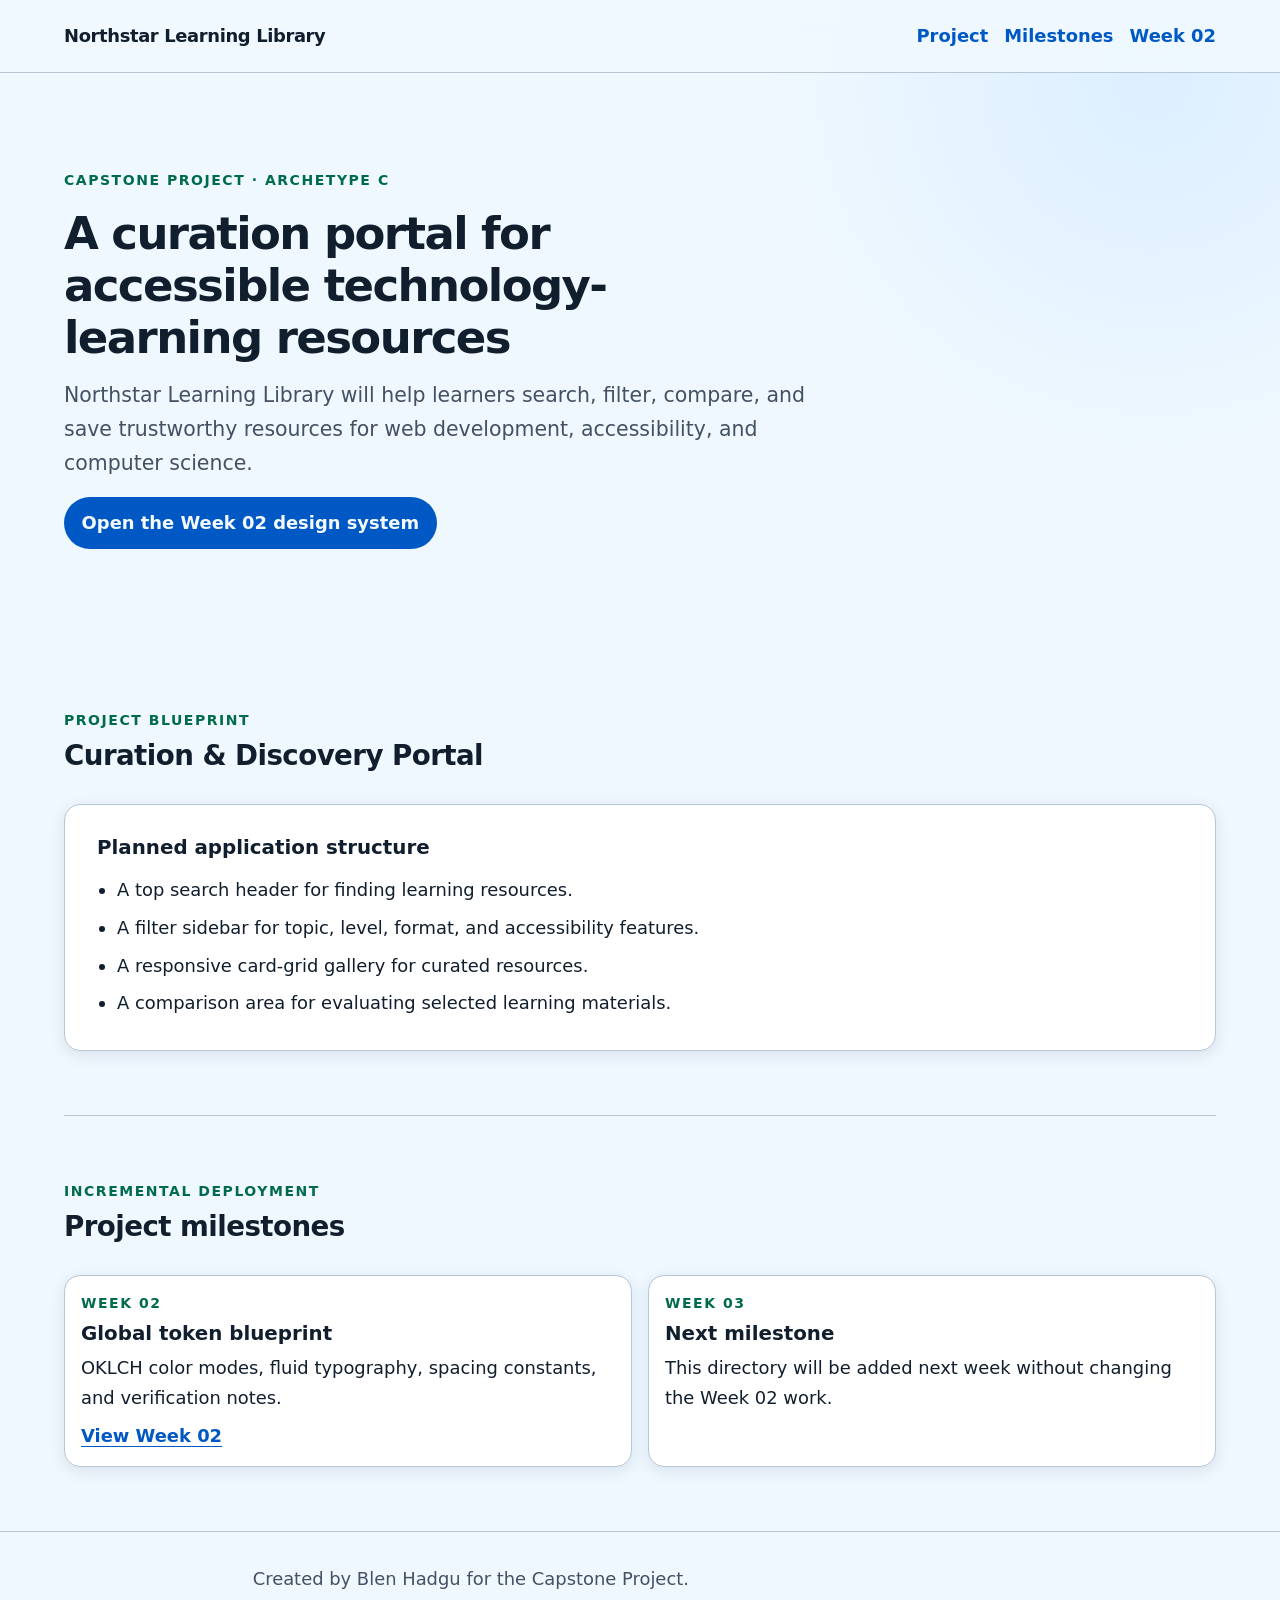
==== index.html @ 89b96596 "Add files via upload" ====
<!doctype html>
<html lang="en">
<head>
  <meta charset="utf-8">
  <meta name="viewport" content="width=device-width, initial-scale=1">
  <meta name="description" content="Northstar Learning Library capstone milestones by Blen Hadgu.">
  <title>Northstar Learning Library | Capstone Milestones</title>
  <link rel="stylesheet" href="week02/styles.css">
</head>
<body class="landing-page">
  <a class="skip-link" href="#main-content">Skip to main content</a>

  <header class="site-header">
    <nav class="primary-nav wrapper" aria-label="Primary navigation">
      <a class="brand" href="./" aria-current="page">Northstar Learning Library</a>
      <ul>
        <li><a href="#project">Project</a></li>
        <li><a href="#milestones">Milestones</a></li>
        <li><a href="week02/">Week 02</a></li>
      </ul>
    </nav>
  </header>

  <main id="main-content">
    <section class="hero wrapper" aria-labelledby="page-title">
      <p class="eyebrow">Capstone project · Archetype C</p>
      <h1 id="page-title">A curation portal for accessible technology-learning resources</h1>
      <p class="hero-copy">
        Northstar Learning Library will help learners search, filter, compare, and save
        trustworthy resources for web development, accessibility, and computer science.
      </p>
      <a class="button-link" href="week02/">Open the Week 02 design system</a>
    </section>

    <section class="content-section wrapper" id="project" aria-labelledby="project-title">
      <header class="section-heading">
        <p class="eyebrow">Project blueprint</p>
        <h2 id="project-title">Curation &amp; Discovery Portal</h2>
      </header>

      <article class="feature-card">
        <h3>Planned application structure</h3>
        <ul class="feature-list">
          <li>A top search header for finding learning resources.</li>
          <li>A filter sidebar for topic, level, format, and accessibility features.</li>
          <li>A responsive card-grid gallery for curated resources.</li>
          <li>A comparison area for evaluating selected learning materials.</li>
        </ul>
      </article>
    </section>

    <section class="content-section wrapper" id="milestones" aria-labelledby="milestones-title">
      <header class="section-heading">
        <p class="eyebrow">Incremental deployment</p>
        <h2 id="milestones-title">Project milestones</h2>
      </header>

      <ol class="milestone-list">
        <li>
          <article>
            <p class="milestone-number">Week 02</p>
            <h3>Global token blueprint</h3>
            <p>OKLCH color modes, fluid typography, spacing constants, and verification notes.</p>
            <a href="week02/">View Week 02</a>
          </article>
        </li>
        <li>
          <article>
            <p class="milestone-number">Week 03</p>
            <h3>Next milestone</h3>
            <p>This directory will be added next week without changing the Week 02 work.</p>
          </article>
        </li>
      </ol>
    </section>
  </main>

  <footer class="site-footer">
    <p class="wrapper">Created by Blen Hadgu for the Capstone Project.</p>
  </footer>
</body>
</html>
---- week02/styles.css ----
@layer reset, tokens, base, components, utilities;

@layer tokens {
  :root {
    color-scheme: light;

    /* Light mode: global defaults */
    --color-primary: oklch(48% 0.19 255);
    --color-secondary: oklch(45% 0.13 170);
    --color-background: oklch(97.5% 0.015 250);
    --color-surface: oklch(100% 0 0);
    --color-surface-raised: oklch(94% 0.025 250);
    --color-text: oklch(23% 0.035 255);
    --color-text-muted: oklch(43% 0.035 255);
    --color-border: oklch(82% 0.025 250);
    --color-on-primary: oklch(98% 0.01 250);
    --color-focus: oklch(62% 0.19 75);

    /* Fluid typography */
    --size-base: clamp(1rem, 0.96rem + 0.2vw, 1.125rem);
    --size-heading-md: clamp(1.25rem, 1.05rem + 0.85vw, 1.75rem);
    --size-heading-lg: clamp(1.75rem, 1.31rem + 1.878vw, 3rem);
    --size-small: 0.875rem;

    /* Spacing constants */
    --space-xs: 0.25rem;
    --space-sm: 0.5rem;
    --space-md: 1rem;
    --space-lg: 2rem;
    --space-xl: 4rem;
    --space-2xl: 6rem;

    /* Supporting tokens */
    --radius-sm: 0.5rem;
    --radius-md: 1rem;
    --radius-lg: 1.5rem;
    --shadow-sm: 0 0.25rem 1rem oklch(23% 0.035 255 / 0.1);
    --content-width: 72rem;
    --measure: 68ch;
    --font-sans: Inter, ui-sans-serif, system-ui, -apple-system, BlinkMacSystemFont,
      "Segoe UI", sans-serif;
    --font-mono: "Cascadia Code", "SFMono-Regular", Consolas, "Liberation Mono",
      monospace;
  }

  @media (prefers-color-scheme: dark) {
    :root {
      color-scheme: dark;
      --color-primary: oklch(72% 0.15 250);
      --color-secondary: oklch(76% 0.12 170);
      --color-background: oklch(17% 0.025 255);
      --color-surface: oklch(21% 0.03 255);
      --color-surface-raised: oklch(26% 0.035 255);
      --color-text: oklch(94% 0.015 250);
      --color-text-muted: oklch(76% 0.025 250);
      --color-border: oklch(38% 0.035 255);
      --color-on-primary: oklch(15% 0.025 255);
      --color-focus: oklch(82% 0.17 80);
      --shadow-sm: 0 0.25rem 1rem oklch(5% 0.02 255 / 0.35);
    }
  }
}

@layer reset {
  *,
  *::before,
  *::after {
    box-sizing: border-box;
  }

  html {
    scroll-behavior: smooth;
  }

  body,
  h1,
  h2,
  h3,
  p,
  ul,
  ol,
  dl,
  dd,
  blockquote {
    margin: 0;
  }

  ul,
  ol {
    padding: 0;
  }

  img,
  svg {
    display: block;
    max-width: 100%;
  }

  button,
  input,
  textarea,
  select {
    font: inherit;
  }
}

@layer base {
  body {
    min-width: 20rem;
    background:
      radial-gradient(circle at 90% 5%, oklch(72% 0.15 250 / 0.12), transparent 24rem),
      var(--color-background);
    color: var(--color-text);
    font-family: var(--font-sans);
    font-size: var(--size-base);
    line-height: 1.65;
  }

  h1,
  h2,
  h3 {
    line-height: 1.15;
    text-wrap: balance;
  }

  h1 {
    max-width: 18ch;
    font-size: var(--size-heading-lg);
    letter-spacing: -0.035em;
  }

  h2 {
    font-size: var(--size-heading-md);
    letter-spacing: -0.02em;
  }

  h3 {
    font-size: clamp(1.05rem, 1rem + 0.3vw, 1.25rem);
  }

  p,
  li,
  dd {
    max-width: var(--measure);
  }

  a {
    color: var(--color-primary);
    font-weight: 700;
    text-underline-offset: 0.2em;
  }

  a:hover {
    text-decoration-thickness: 0.16em;
  }

  :focus-visible {
    outline: 0.2rem solid var(--color-focus);
    outline-offset: 0.2rem;
  }

  code {
    border: 0.0625rem solid var(--color-border);
    border-radius: var(--radius-sm);
    background: var(--color-surface-raised);
    color: var(--color-text);
    font-family: var(--font-mono);
    font-size: 0.88em;
    overflow-wrap: anywhere;
    padding: 0.1em 0.35em;
  }

  strong {
    font-weight: 750;
  }

  .wrapper {
    width: min(calc(100% - 2rem), var(--content-width));
    margin-inline: auto;
  }
}

@layer components {
  .skip-link {
    position: fixed;
    z-index: 100;
    inset-block-start: var(--space-sm);
    inset-inline-start: var(--space-sm);
    transform: translateY(-150%);
    border-radius: var(--radius-sm);
    background: var(--color-text);
    color: var(--color-background);
    padding: var(--space-sm) var(--space-md);
  }

  .skip-link:focus {
    transform: translateY(0);
  }

  .site-header {
    position: sticky;
    z-index: 10;
    inset-block-start: 0;
    border-block-end: 0.0625rem solid var(--color-border);
    background: color-mix(in oklch, var(--color-background) 88%, transparent);
    backdrop-filter: blur(1rem);
  }

  .primary-nav {
    display: flex;
    align-items: center;
    justify-content: space-between;
    gap: var(--space-md);
    min-height: 4.5rem;
  }

  .primary-nav ul {
    display: flex;
    flex-wrap: wrap;
    gap: var(--space-sm) var(--space-md);
    list-style: none;
  }

  .primary-nav a {
    text-decoration: none;
  }

  .brand {
    color: var(--color-text);
    font-weight: 800;
    letter-spacing: -0.02em;
  }

  .hero {
    display: grid;
    gap: var(--space-md);
    padding-block: clamp(var(--space-xl), 8vw, var(--space-2xl));
  }

  .hero-copy {
    max-width: 60ch;
    color: var(--color-text-muted);
    font-size: clamp(1.05rem, 1rem + 0.35vw, 1.3rem);
  }

  .hero-meta {
    display: flex;
    flex-wrap: wrap;
    gap: var(--space-sm) var(--space-lg);
    list-style: none;
  }

  .eyebrow,
  .theme-label,
  .milestone-number {
    color: var(--color-secondary);
    font-size: var(--size-small);
    font-weight: 800;
    letter-spacing: 0.11em;
    text-transform: uppercase;
  }

  .hero-actions {
    display: flex;
    align-items: center;
    flex-wrap: wrap;
    gap: var(--space-md);
  }

  .hero-actions .button-link {
    justify-self: auto;
  }

  .text-link {
    color: var(--color-text);
  }

  .button-link {
    justify-self: start;
    border-radius: 999rem;
    background: var(--color-primary);
    color: var(--color-on-primary);
    padding: 0.7rem 1.1rem;
    text-decoration: none;
  }

  .button-link:hover {
    filter: brightness(1.08);
  }

  .content-section {
    display: grid;
    gap: var(--space-lg);
    padding-block: var(--space-xl);
  }

  .content-section + .content-section {
    border-block-start: 0.0625rem solid var(--color-border);
  }

  .section-heading {
    display: grid;
    gap: var(--space-sm);
  }

  .section-heading > p:not(.eyebrow) {
    color: var(--color-text-muted);
  }

  .feature-card,
  .callout,
  .type-card,
  .calculation-card,
  .prompt-card,
  .milestone-list article,
  .spacing-scale article {
    border: 0.0625rem solid var(--color-border);
    border-radius: var(--radius-md);
    background: var(--color-surface);
    box-shadow: var(--shadow-sm);
  }

  .feature-card,
  .callout,
  .calculation-card,
  .prompt-card {
    display: grid;
    gap: var(--space-md);
    padding: clamp(var(--space-md), 3vw, var(--space-lg));
  }

  .callout {
    border-inline-start: 0.35rem solid var(--color-secondary);
    background: var(--color-surface-raised);
  }

  .feature-list,
  .checklist,
  .calculation-card ol {
    display: grid;
    gap: var(--space-sm);
    padding-inline-start: 1.25rem;
  }

  .token-grid {
    display: grid;
    grid-template-columns: repeat(2, minmax(0, 1fr));
    gap: var(--space-lg);
  }

  .theme-preview {
    display: grid;
    align-content: start;
    gap: var(--space-md);
    min-width: 0;
    border: 0.0625rem solid var(--preview-border);
    border-radius: var(--radius-lg);
    background: var(--preview-background);
    color: var(--preview-text);
    padding: clamp(var(--space-md), 3vw, var(--space-lg));
  }

  .theme-preview--light {
    --preview-primary: oklch(48% 0.19 255);
    --preview-secondary: oklch(45% 0.13 170);
    --preview-background: oklch(97.5% 0.015 250);
    --preview-text: oklch(23% 0.035 255);
    --preview-border: oklch(82% 0.025 250);
  }

  .theme-preview--dark {
    --preview-primary: oklch(72% 0.15 250);
    --preview-secondary: oklch(76% 0.12 170);
    --preview-background: oklch(17% 0.025 255);
    --preview-text: oklch(94% 0.015 250);
    --preview-border: oklch(38% 0.035 255);
  }

  .theme-preview .theme-label {
    color: var(--preview-secondary);
  }

  .theme-preview code {
    border-color: currentColor;
    background: transparent;
    color: inherit;
  }

  .swatch-list {
    display: grid;
    gap: var(--space-sm);
    list-style: none;
  }

  .swatch {
    display: grid;
    gap: var(--space-xs);
    min-height: 6.5rem;
    align-content: end;
    border: 0.0625rem solid color-mix(in oklch, currentColor 25%, transparent);
    border-radius: var(--radius-sm);
    padding: var(--space-md);
  }

  .swatch--light-background {
    background: oklch(97.5% 0.015 250);
    color: oklch(23% 0.035 255);
  }

  .swatch--light-text {
    background: oklch(23% 0.035 255);
    color: oklch(94% 0.015 250);
  }

  .swatch--primary {
    background: oklch(48% 0.19 255);
    color: oklch(98% 0.01 250);
  }

  .swatch--secondary {
    background: oklch(45% 0.13 170);
    color: oklch(98% 0.01 250);
  }

  .swatch--dark-background {
    background: oklch(17% 0.025 255);
    color: oklch(94% 0.015 250);
  }

  .swatch--dark-text {
    background: oklch(94% 0.015 250);
    color: oklch(17% 0.025 255);
  }

  .swatch--primary-dark {
    background: oklch(72% 0.15 250);
    color: oklch(15% 0.025 255);
  }

  .swatch--secondary-dark {
    background: oklch(76% 0.12 170);
    color: oklch(15% 0.025 255);
  }

  .type-specimens {
    display: grid;
    grid-template-columns: repeat(3, minmax(0, 1fr));
    gap: var(--space-md);
  }

  .type-card {
    display: grid;
    align-content: start;
    gap: var(--space-md);
    min-width: 0;
    padding: var(--space-lg);
  }

  .specimen--large {
    font-size: var(--size-heading-lg);
    font-weight: 800;
    line-height: 1.05;
  }

  .specimen--medium {
    font-size: var(--size-heading-md);
    font-weight: 750;
    line-height: 1.15;
  }

  .specimen--base {
    font-size: var(--size-base);
  }

  .type-card dl {
    display: grid;
    gap: var(--space-sm);
    margin-block-start: auto;
  }

  .type-card dl div {
    display: grid;
    gap: var(--space-xs);
    padding-block-start: var(--space-sm);
    border-block-start: 0.0625rem solid var(--color-border);
  }

  .type-card dt {
    color: var(--color-text-muted);
    font-size: var(--size-small);
    font-weight: 750;
  }

  .calculation-card {
    border-inline-start: 0.35rem solid var(--color-primary);
  }

  .spacing-scale,
  .milestone-list {
    display: grid;
    grid-template-columns: repeat(auto-fit, minmax(min(100%, 13rem), 1fr));
    gap: var(--space-md);
    list-style: none;
  }

  .spacing-scale article,
  .milestone-list article {
    display: grid;
    align-content: start;
    gap: var(--space-sm);
    height: 100%;
    padding: var(--space-md);
  }

  .space-demo {
    min-height: 1.25rem;
    border-radius: 999rem;
    background: linear-gradient(90deg, var(--color-primary), var(--color-secondary));
  }

  .space-demo--xs {
    width: var(--space-xs);
  }

  .space-demo--sm {
    width: var(--space-sm);
  }

  .space-demo--md {
    width: var(--space-md);
  }

  .space-demo--lg {
    width: var(--space-lg);
  }

  .space-demo--xl {
    width: var(--space-xl);
  }

  .prompt-card blockquote {
    border-inline-start: 0.25rem solid var(--color-secondary);
    color: var(--color-text-muted);
    padding-inline-start: var(--space-md);
  }

  .checklist {
    list-style: "✓  ";
  }

  .checklist li::marker {
    color: var(--color-secondary);
    font-weight: 900;
  }

  .site-footer {
    border-block-start: 0.0625rem solid var(--color-border);
    color: var(--color-text-muted);
    padding-block: var(--space-lg);
  }
}

@layer utilities {
  @media (max-width: 52rem) {
    .token-grid,
    .type-specimens {
      grid-template-columns: 1fr;
    }
  }

  @media (max-width: 42rem) {
    .primary-nav {
      align-items: flex-start;
      flex-direction: column;
      padding-block: var(--space-md);
    }

    .primary-nav ul {
      width: 100%;
    }

    .hero-meta {
      display: grid;
    }

    .content-section {
      padding-block: var(--space-lg);
    }
  }

  @media (prefers-reduced-motion: reduce) {
    *,
    *::before,
    *::after {
      scroll-behavior: auto !important;
      transition-duration: 0.01ms !important;
      animation-duration: 0.01ms !important;
      animation-iteration-count: 1 !important;
    }
  }

  @media print {
    .site-header,
    .skip-link,
    .hero-actions {
    display: flex;
    align-items: center;
    flex-wrap: wrap;
    gap: var(--space-md);
  }

  .hero-actions .button-link {
    justify-self: auto;
  }

  .text-link {
    color: var(--color-text);
  }

  .button-link {
      display: none;
    }

    body {
      background: white;
      color: black;
    }

    .content-section {
      break-inside: avoid;
    }
  }
}
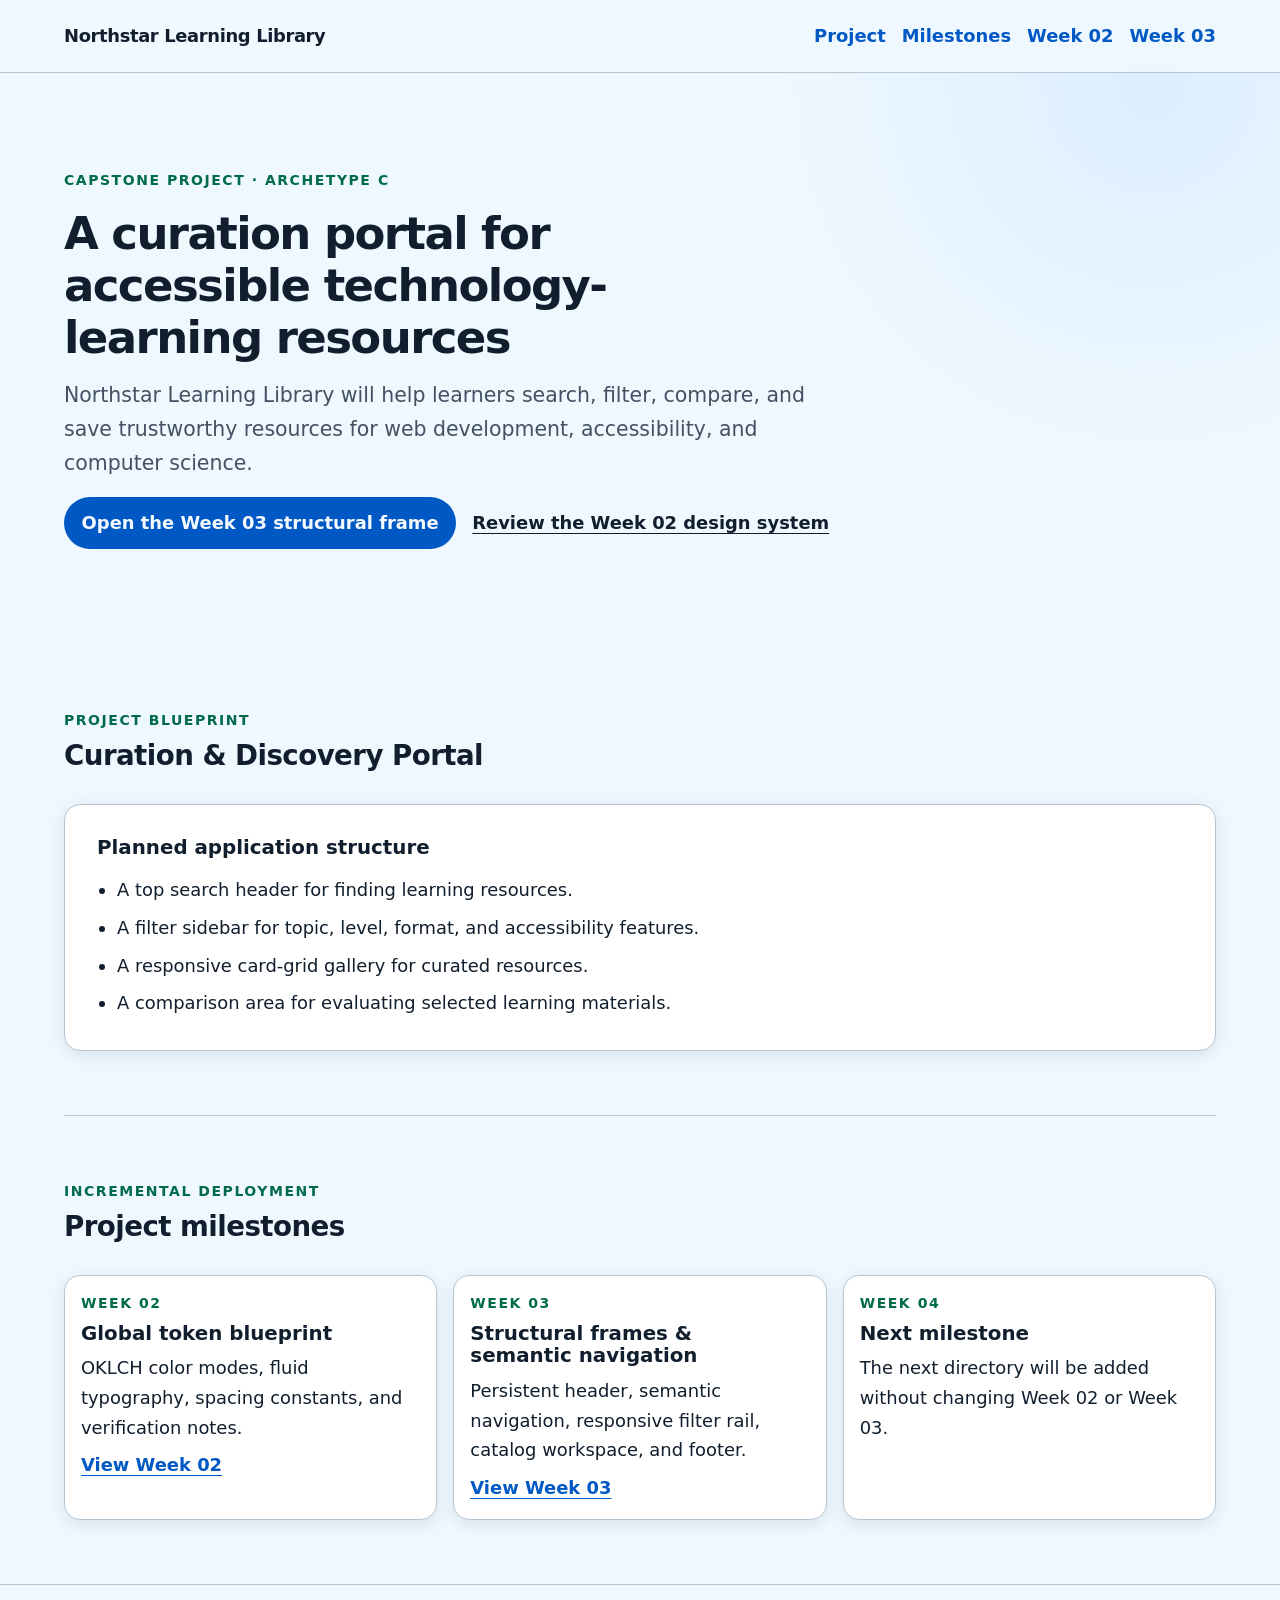
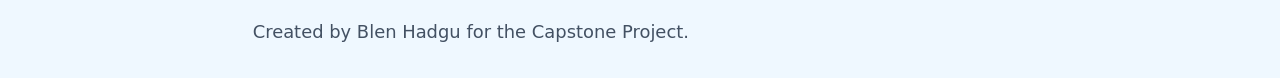
==== commit af7c8d5d: "Update index.html" ====
--- a/index.html
+++ b/index.html
@@ -17,6 +17,7 @@
         <li><a href="#project">Project</a></li>
         <li><a href="#milestones">Milestones</a></li>
         <li><a href="week02/">Week 02</a></li>
+        <li><a href="week03/">Week 03</a></li>
       </ul>
     </nav>
   </header>
@@ -29,7 +30,10 @@
         Northstar Learning Library will help learners search, filter, compare, and save
         trustworthy resources for web development, accessibility, and computer science.
       </p>
-      <a class="button-link" href="week02/">Open the Week 02 design system</a>
+      <p class="hero-actions">
+        <a class="button-link" href="week03/">Open the Week 03 structural frame</a>
+        <a class="text-link" href="week02/">Review the Week 02 design system</a>
+      </p>
     </section>
 
     <section class="content-section wrapper" id="project" aria-labelledby="project-title">
@@ -67,8 +71,16 @@
         <li>
           <article>
             <p class="milestone-number">Week 03</p>
+            <h3>Structural frames &amp; semantic navigation</h3>
+            <p>Persistent header, semantic navigation, responsive filter rail, catalog workspace, and footer.</p>
+            <a href="week03/">View Week 03</a>
+          </article>
+        </li>
+        <li>
+          <article>
+            <p class="milestone-number">Week 04</p>
             <h3>Next milestone</h3>
-            <p>This directory will be added next week without changing the Week 02 work.</p>
+            <p>The next directory will be added without changing Week 02 or Week 03.</p>
           </article>
         </li>
       </ol>
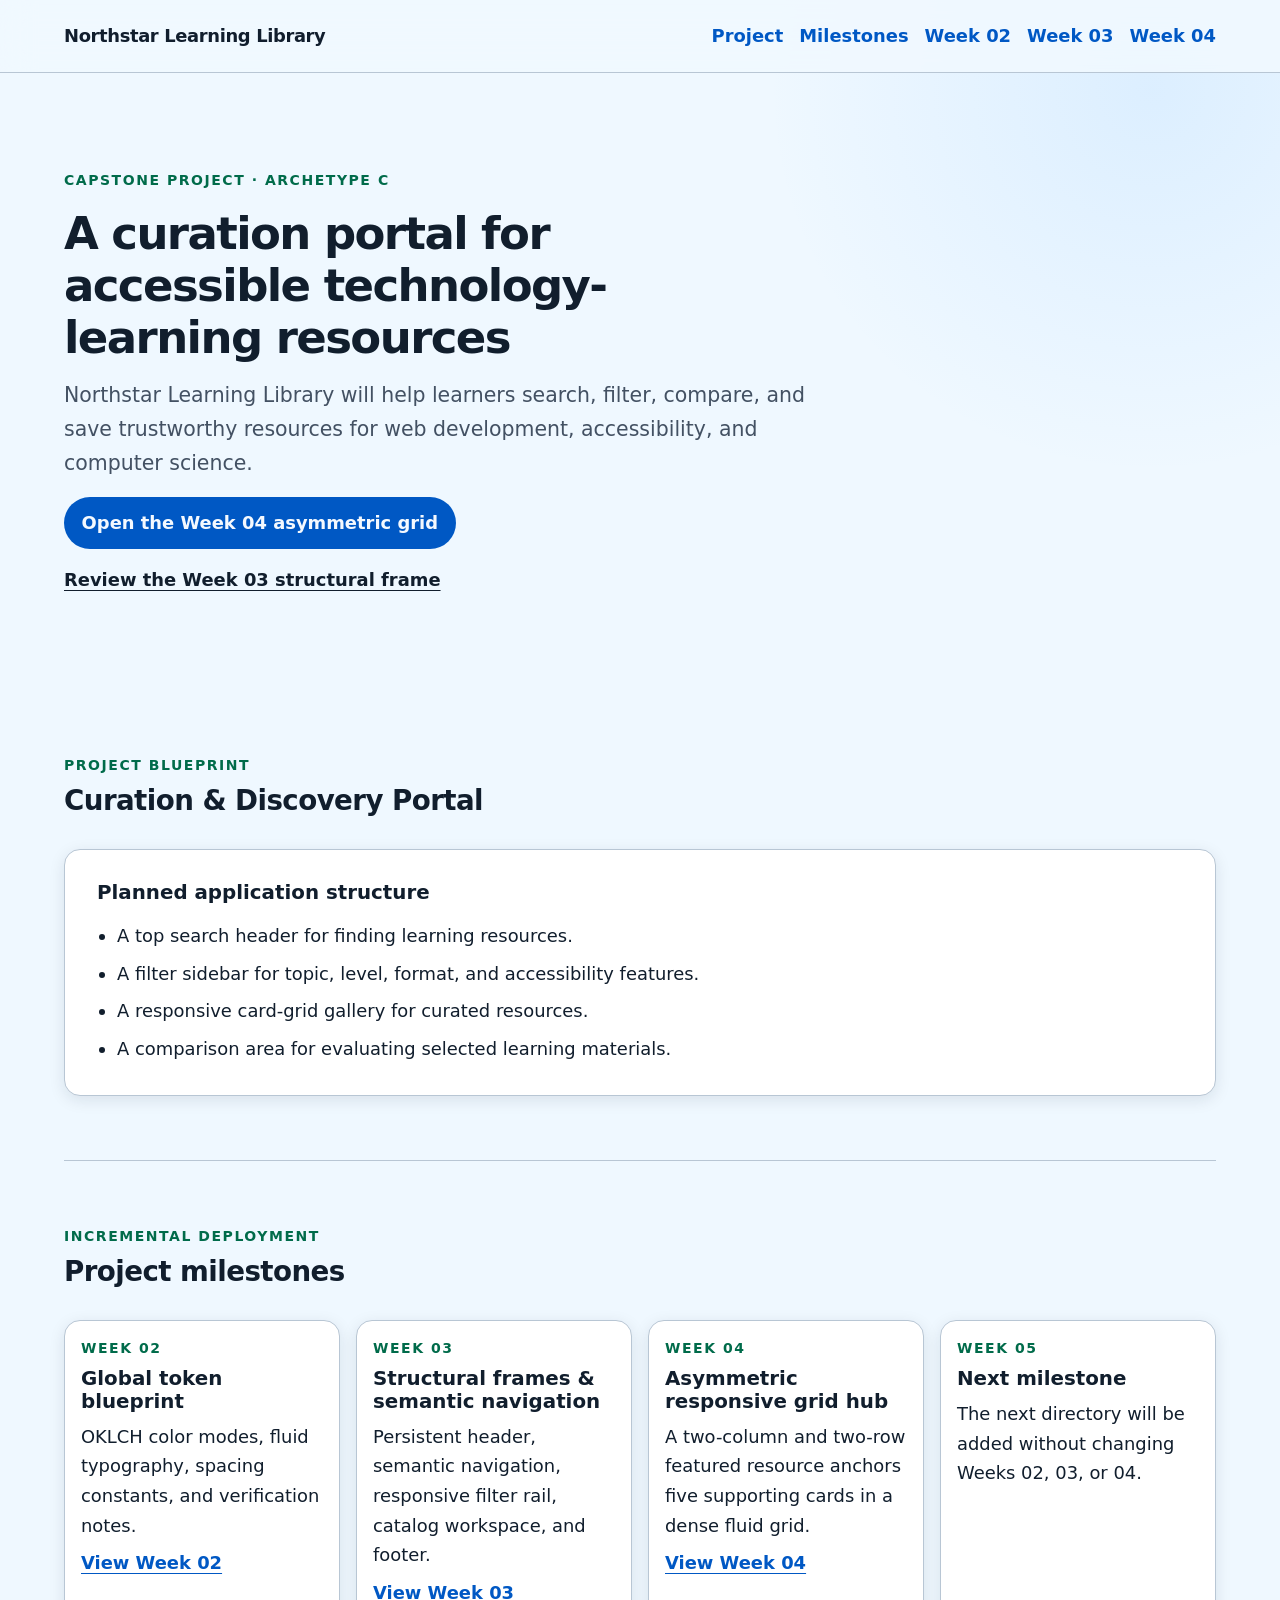
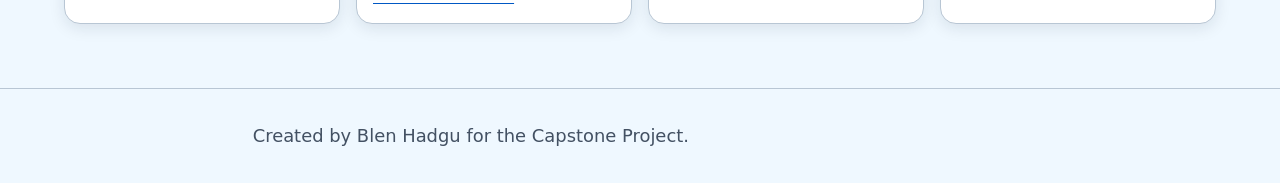
==== commit c0445117: "Update index.html" ====
--- a/index.html
+++ b/index.html
@@ -18,6 +18,7 @@
         <li><a href="#milestones">Milestones</a></li>
         <li><a href="week02/">Week 02</a></li>
         <li><a href="week03/">Week 03</a></li>
+        <li><a href="week04/">Week 04</a></li>
       </ul>
     </nav>
   </header>
@@ -31,8 +32,8 @@
         trustworthy resources for web development, accessibility, and computer science.
       </p>
       <p class="hero-actions">
-        <a class="button-link" href="week03/">Open the Week 03 structural frame</a>
-        <a class="text-link" href="week02/">Review the Week 02 design system</a>
+        <a class="button-link" href="week04/">Open the Week 04 asymmetric grid</a>
+        <a class="text-link" href="week03/">Review the Week 03 structural frame</a>
       </p>
     </section>
 
@@ -79,8 +80,16 @@
         <li>
           <article>
             <p class="milestone-number">Week 04</p>
+            <h3>Asymmetric responsive grid hub</h3>
+            <p>A two-column and two-row featured resource anchors five supporting cards in a dense fluid grid.</p>
+            <a href="week04/">View Week 04</a>
+          </article>
+        </li>
+        <li>
+          <article>
+            <p class="milestone-number">Week 05</p>
             <h3>Next milestone</h3>
-            <p>The next directory will be added without changing Week 02 or Week 03.</p>
+            <p>The next directory will be added without changing Weeks 02, 03, or 04.</p>
           </article>
         </li>
       </ol>
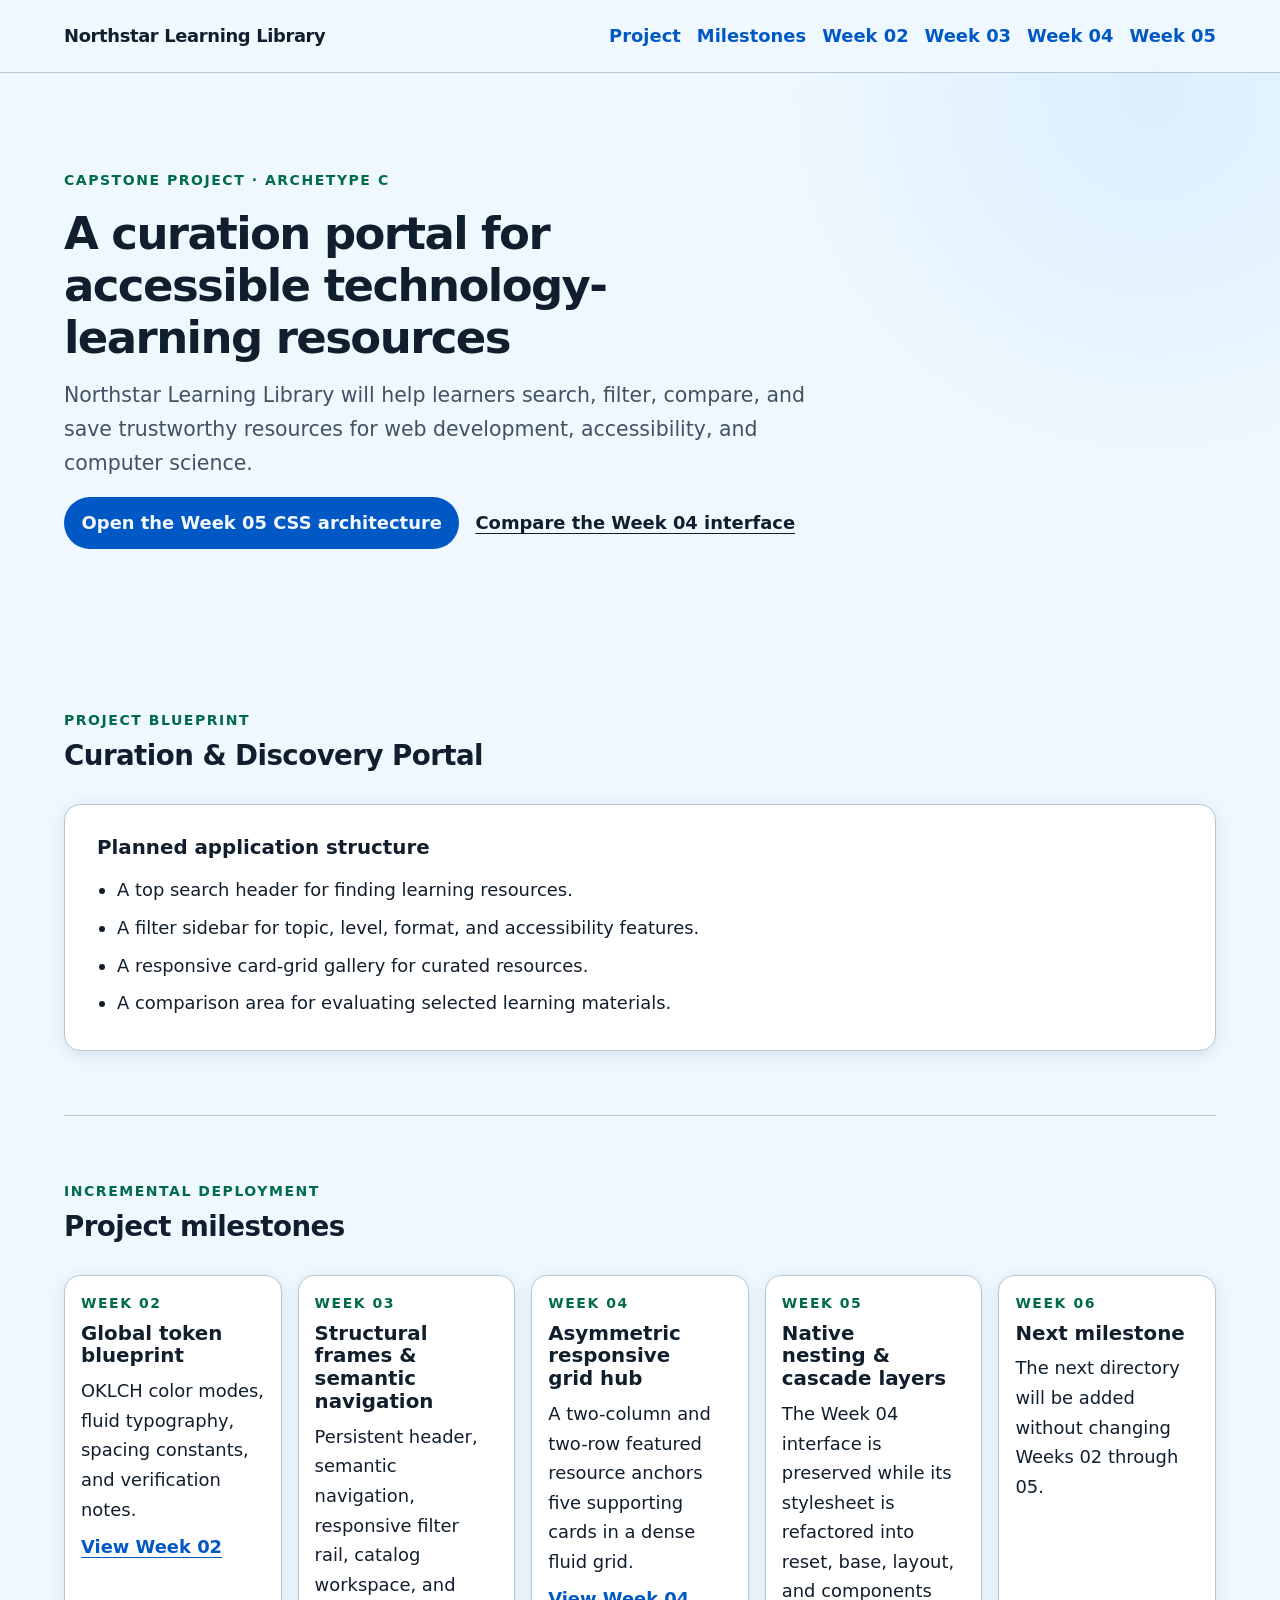
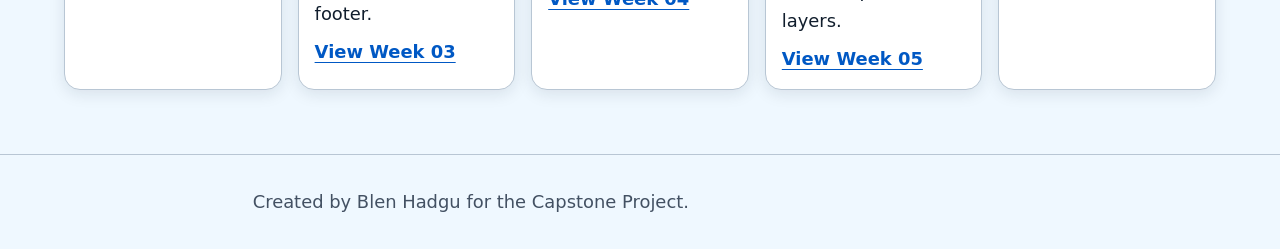
==== commit 99b8f734: "Update index.html" ====
--- a/index.html
+++ b/index.html
@@ -19,6 +19,7 @@
         <li><a href="week02/">Week 02</a></li>
         <li><a href="week03/">Week 03</a></li>
         <li><a href="week04/">Week 04</a></li>
+        <li><a href="week05/">Week 05</a></li>
       </ul>
     </nav>
   </header>
@@ -32,8 +33,8 @@
         trustworthy resources for web development, accessibility, and computer science.
       </p>
       <p class="hero-actions">
-        <a class="button-link" href="week04/">Open the Week 04 asymmetric grid</a>
-        <a class="text-link" href="week03/">Review the Week 03 structural frame</a>
+        <a class="button-link" href="week05/">Open the Week 05 CSS architecture</a>
+        <a class="text-link" href="week04/">Compare the Week 04 interface</a>
       </p>
     </section>
 
@@ -88,8 +89,16 @@
         <li>
           <article>
             <p class="milestone-number">Week 05</p>
+            <h3>Native nesting &amp; cascade layers</h3>
+            <p>The Week 04 interface is preserved while its stylesheet is refactored into reset, base, layout, and components layers.</p>
+            <a href="week05/">View Week 05</a>
+          </article>
+        </li>
+        <li>
+          <article>
+            <p class="milestone-number">Week 06</p>
             <h3>Next milestone</h3>
-            <p>The next directory will be added without changing Weeks 02, 03, or 04.</p>
+            <p>The next directory will be added without changing Weeks 02 through 05.</p>
           </article>
         </li>
       </ol>
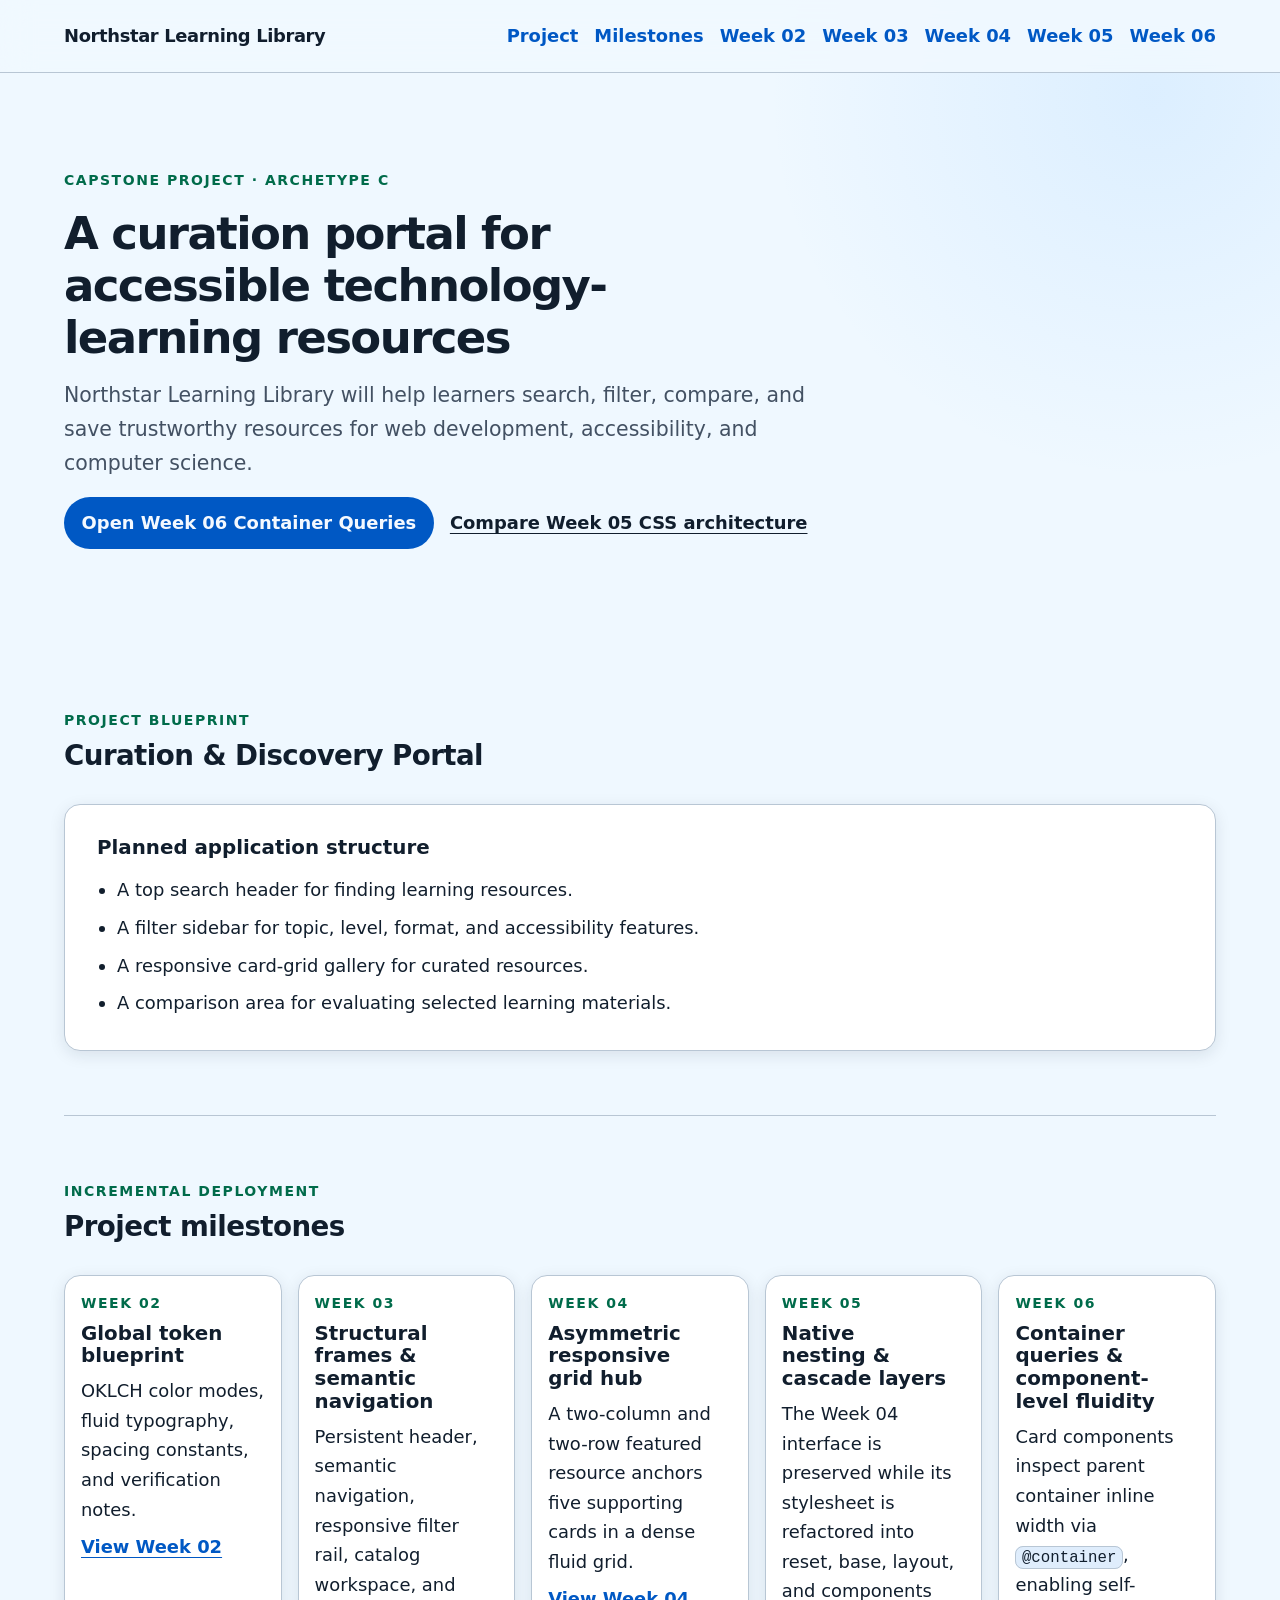
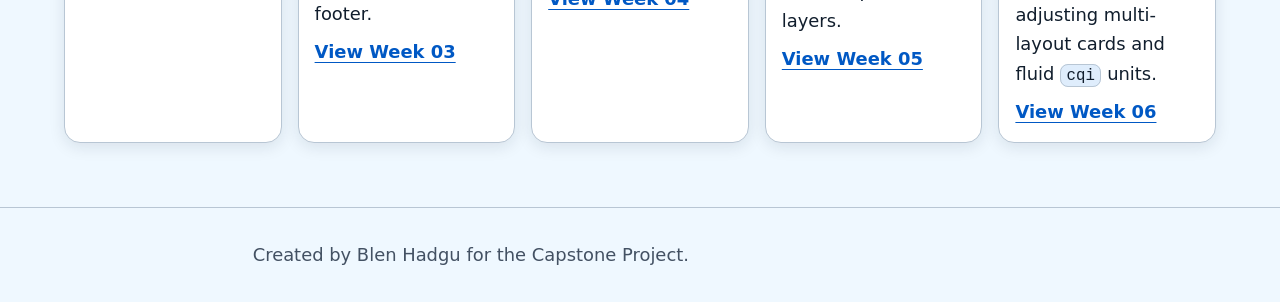
==== commit 798dfc67: "Update index.html" ====
--- a/index.html
+++ b/index.html
@@ -20,6 +20,7 @@
         <li><a href="week03/">Week 03</a></li>
         <li><a href="week04/">Week 04</a></li>
         <li><a href="week05/">Week 05</a></li>
+        <li><a href="week06/">Week 06</a></li>
       </ul>
     </nav>
   </header>
@@ -33,8 +34,8 @@
         trustworthy resources for web development, accessibility, and computer science.
       </p>
       <p class="hero-actions">
-        <a class="button-link" href="week05/">Open the Week 05 CSS architecture</a>
-        <a class="text-link" href="week04/">Compare the Week 04 interface</a>
+        <a class="button-link" href="week06/">Open Week 06 Container Queries</a>
+        <a class="text-link" href="week05/">Compare Week 05 CSS architecture</a>
       </p>
     </section>
 
@@ -97,8 +98,9 @@
         <li>
           <article>
             <p class="milestone-number">Week 06</p>
-            <h3>Next milestone</h3>
-            <p>The next directory will be added without changing Weeks 02 through 05.</p>
+            <h3>Container queries &amp; component-level fluidity</h3>
+            <p>Card components inspect parent container inline width via <code>@container</code>, enabling self-adjusting multi-layout cards and fluid <code>cqi</code> units.</p>
+            <a href="week06/">View Week 06</a>
           </article>
         </li>
       </ol>
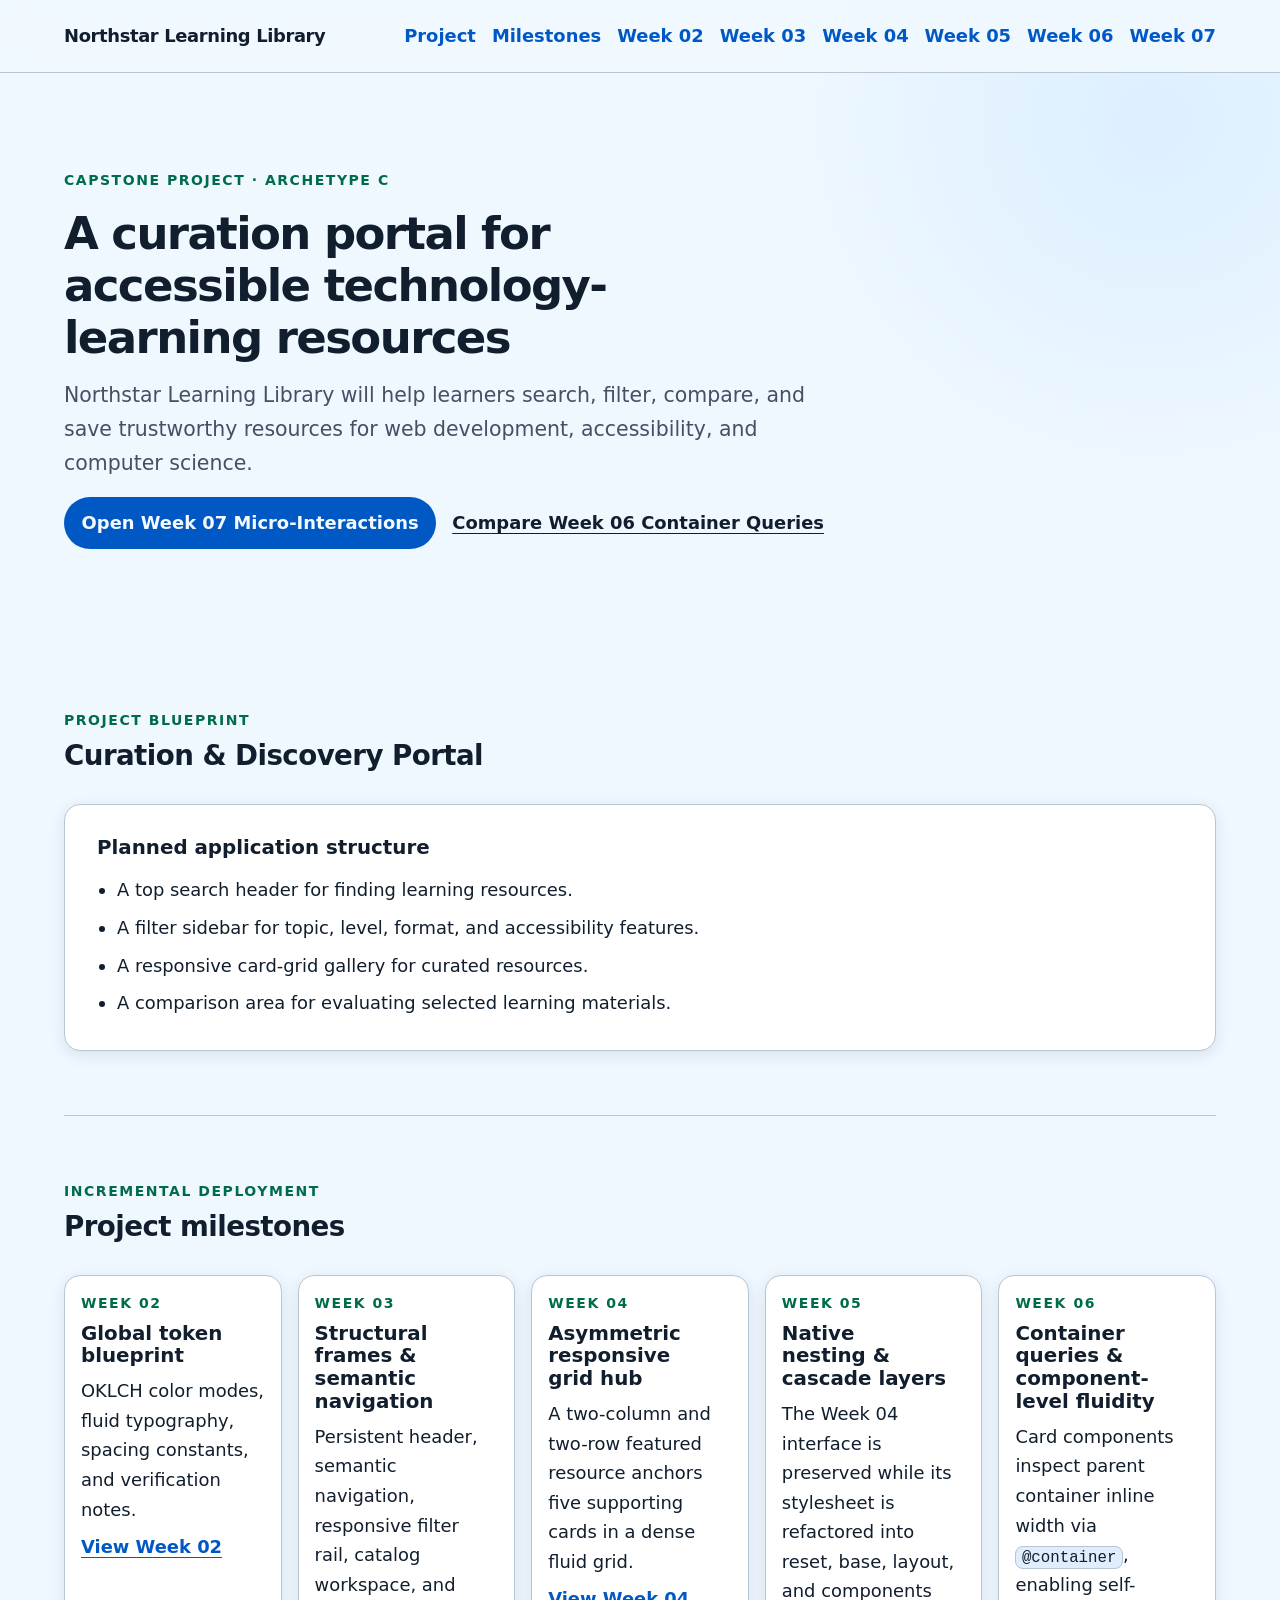
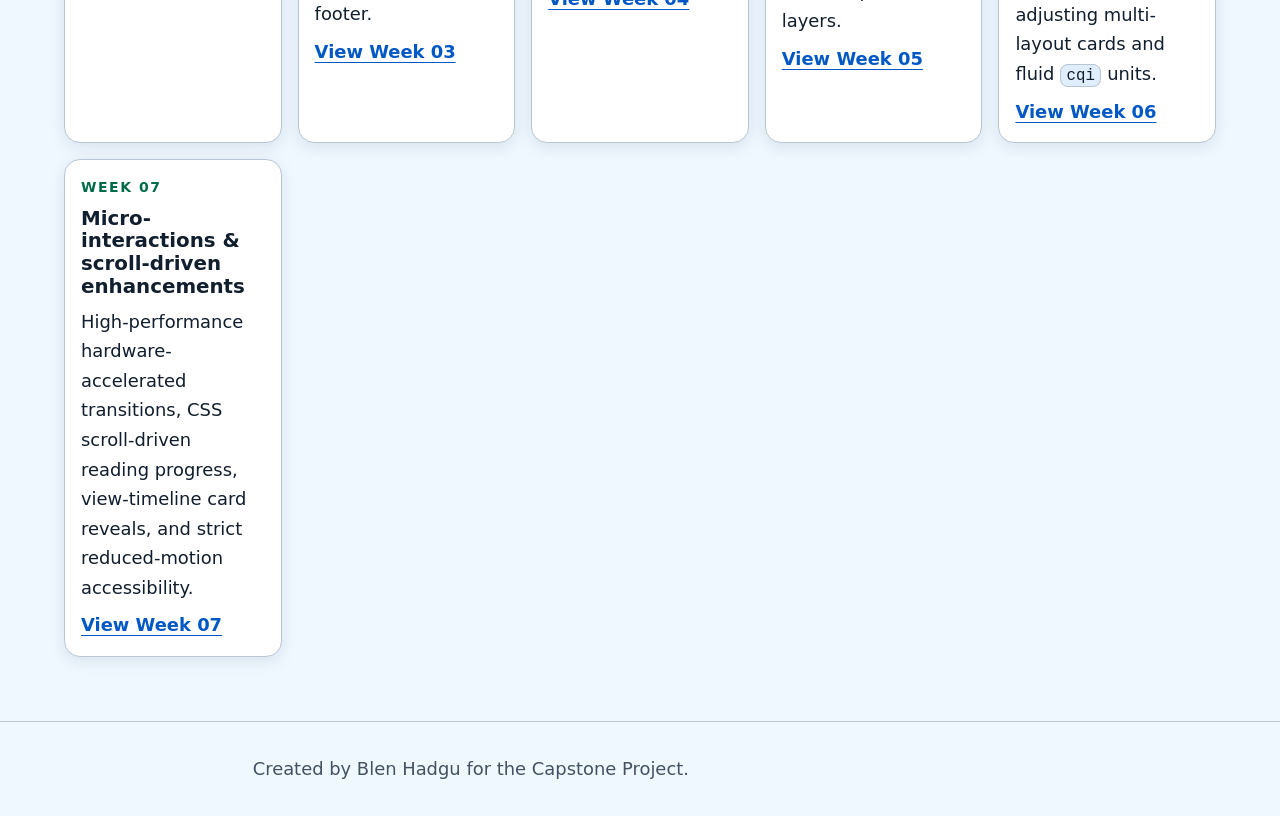
==== commit ee1282ec: "Update index.html week 07" ====
--- a/index.html
+++ b/index.html
@@ -21,6 +21,7 @@
         <li><a href="week04/">Week 04</a></li>
         <li><a href="week05/">Week 05</a></li>
         <li><a href="week06/">Week 06</a></li>
+        <li><a href="week07/">Week 07</a></li>
       </ul>
     </nav>
   </header>
@@ -34,8 +35,8 @@
         trustworthy resources for web development, accessibility, and computer science.
       </p>
       <p class="hero-actions">
-        <a class="button-link" href="week06/">Open Week 06 Container Queries</a>
-        <a class="text-link" href="week05/">Compare Week 05 CSS architecture</a>
+        <a class="button-link" href="week07/">Open Week 07 Micro-Interactions</a>
+        <a class="text-link" href="week06/">Compare Week 06 Container Queries</a>
       </p>
     </section>
 
@@ -103,6 +104,14 @@
             <a href="week06/">View Week 06</a>
           </article>
         </li>
+        <li>
+          <article>
+            <p class="milestone-number">Week 07</p>
+            <h3>Micro-interactions &amp; scroll-driven enhancements</h3>
+            <p>High-performance hardware-accelerated transitions, CSS scroll-driven reading progress, view-timeline card reveals, and strict reduced-motion accessibility.</p>
+            <a href="week07/">View Week 07</a>
+          </article>
+        </li>
       </ol>
     </section>
   </main>
